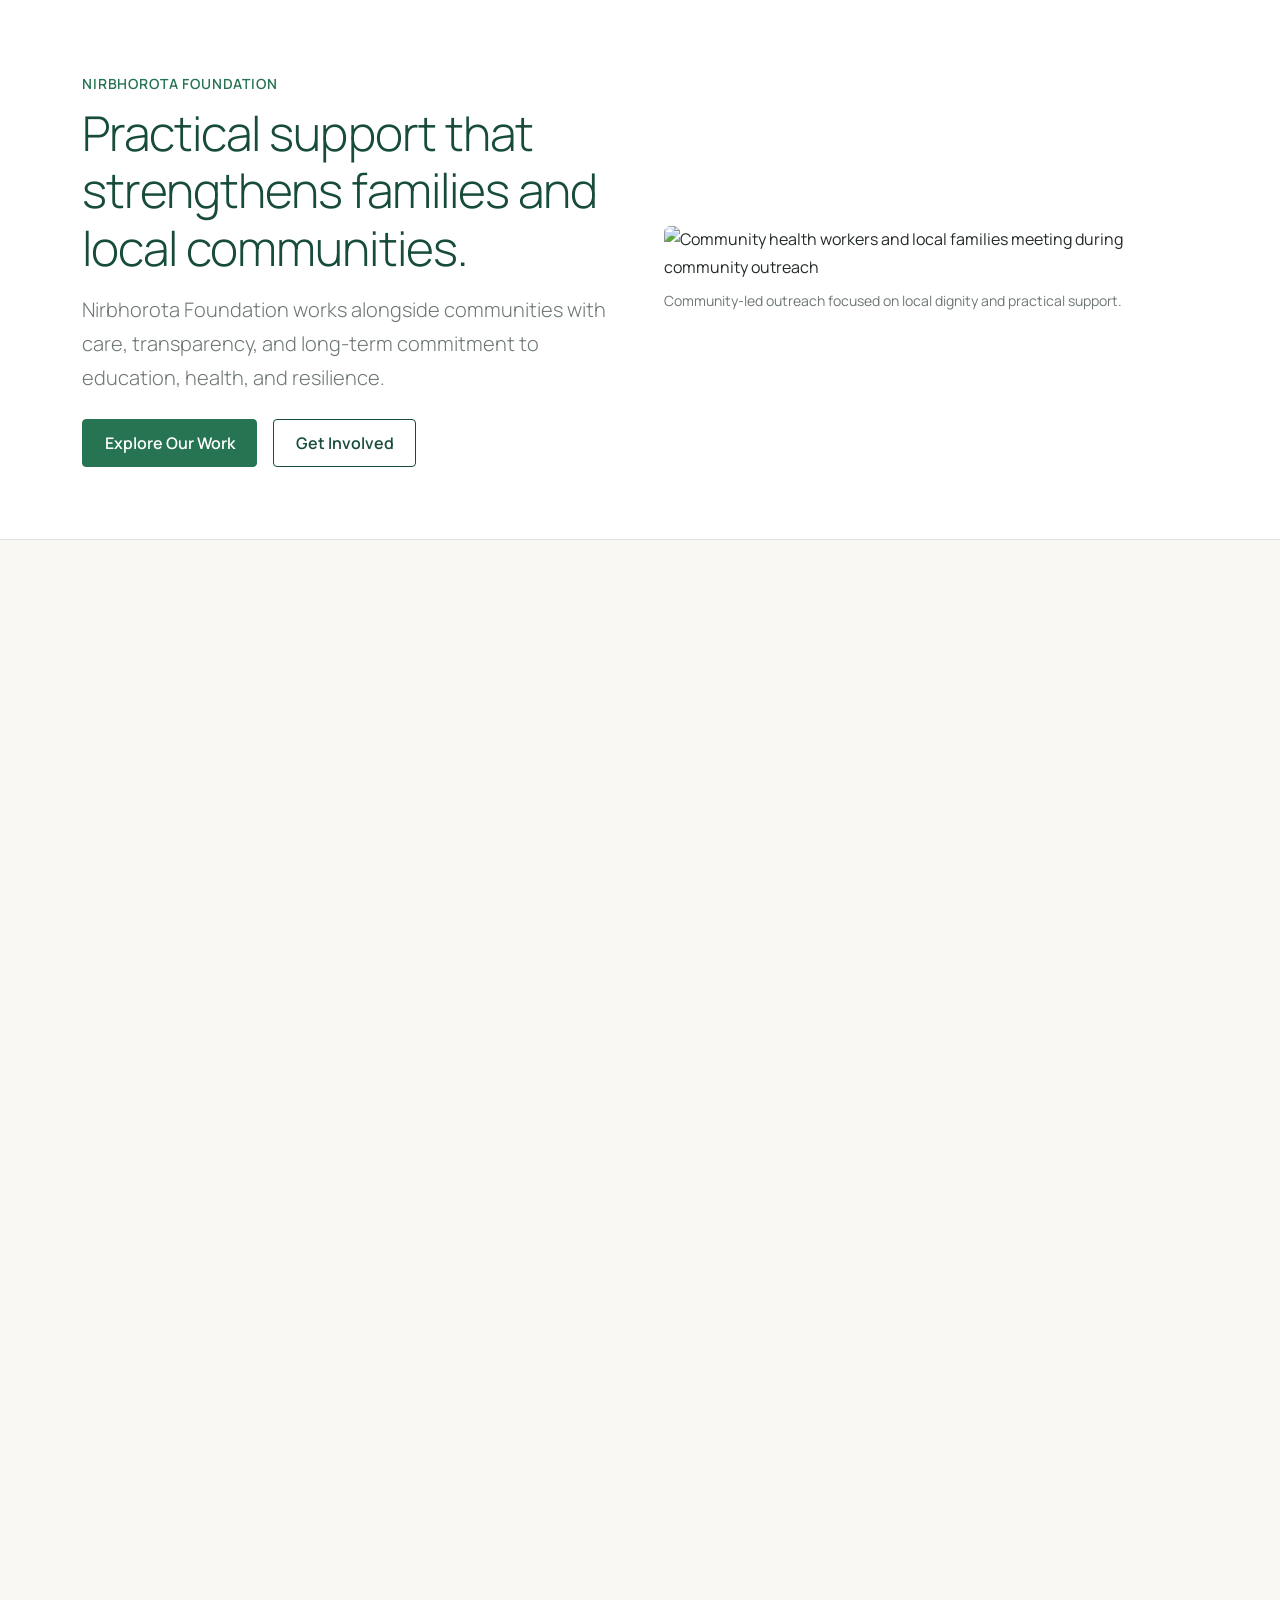
==== index.html @ a356e221 "Add files via upload" ====
<!DOCTYPE html>
<html lang="en">
<head>
  <meta charset="UTF-8" />
  <meta name="viewport" content="width=device-width, initial-scale=1.0" />
  <title>Nirbhorota Foundation — Community Support &amp; Social Welfare</title>
  <meta name="description" content="Nirbhorota Foundation works alongside families and local communities on education, health, and sustainable social welfare initiatives." />
  <meta property="og:title" content="Nirbhorota Foundation" />
  <meta property="og:description" content="Practical community support rooted in dignity, transparency, and local partnership." />
  <meta property="og:type" content="website" />
  <link rel="preconnect" href="https://fonts.googleapis.com" />
  <link rel="preconnect" href="https://fonts.gstatic.com" crossorigin />
  <link href="https://fonts.googleapis.com/css2?family=Manrope:wght@400;500;600;700;800&family=Noto+Sans+Bengali:wght@400;500;600;700&display=swap" rel="stylesheet" />
  <link href="https://cdn.jsdelivr.net/npm/bootstrap@5.3.3/dist/css/bootstrap.min.css" rel="stylesheet" />
  <link href="https://cdn.jsdelivr.net/npm/bootstrap-icons@1.11.3/font/bootstrap-icons.min.css" rel="stylesheet" />
  <link rel="stylesheet" href="assets/css/main.css" />
  <link rel="stylesheet" href="assets/css/responsive.css" />
</head>
<body>
  <div id="site-header-slot"></div>

  <main id="main-content">
    <section class="section-pad section-surface border-bottom">
      <div class="container">
        <div class="row align-items-center g-5">
          <div class="col-lg-6">
            <p class="text-uppercase fw-semibold small mb-2" style="color: var(--nf-green); letter-spacing: 0.06em;">
              Nirbhorota Foundation
            </p>
            <h1 class="display-5 display-hero mb-3" data-i18n="heroTitle">
              Practical support that strengthens families and local communities.
            </h1>
            <p class="lead mb-4" style="color: var(--nf-muted);" data-i18n="heroSubtitle">
              Nirbhorota Foundation works alongside communities with care, transparency, and long-term commitment to education, health, and resilience.
            </p>
            <div class="d-flex flex-wrap gap-3">
              <a href="projects.html" class="btn btn-nf-primary" data-i18n="ctaPrimary">Explore Our Work</a>
              <a href="get-involved.html" class="btn btn-nf-secondary" data-i18n="ctaSecondary">Get Involved</a>
            </div>
          </div>
          <div class="col-lg-6">
            <figure class="mb-0">
              <img
                src="https://ehospice.com/wp-content/uploads/2025/05/CHW5-scaled.jpg"
                alt="Community health workers and local families meeting during community outreach"
                class="img-fluid rounded w-100"
                style="max-height: 440px; object-fit: cover;"
                loading="eager"
              />
              <figcaption class="small mt-2" style="color: var(--nf-muted);">
                Community-led outreach focused on local dignity and practical support.
              </figcaption>
            </figure>
          </div>
        </div>
      </div>
    </section>

    <section class="section-pad section-sage reveal-on-scroll">
      <div class="container">
        <div class="row g-4">
          <div class="col-md-6">
            <div class="editorial-card p-4 h-100">
              <h2 class="h4 mb-3" data-i18n="missionTitle">Our Mission</h2>
              <p class="mb-0" data-i18n="missionBody">
                To stand beside underserved individuals and families with respectful, accountable community initiatives rooted in local need.
              </p>
            </div>
          </div>
          <div class="col-md-6">
            <div class="editorial-card p-4 h-100">
              <h2 class="h4 mb-3" data-i18n="visionTitle">Our Vision</h2>
              <p class="mb-0" data-i18n="visionBody">
                Resilient, self-reliant communities where every person has access to essential care, learning, and opportunity.
              </p>
            </div>
          </div>
        </div>

        <div class="placeholder-notice mt-4">
          <strong>Editorial &amp; Data Note:</strong> Impact metrics, live projects, stories, gallery items, videos, and donation instructions are populated from Firestore and managed in the Admin Dashboard. No placeholder statistics are displayed as verified figures.
        </div>
      </div>
    </section>

    <section class="section-pad section-surface reveal-on-scroll">
      <div class="container">
        <div class="d-flex flex-wrap justify-content-between align-items-end gap-3 mb-4">
          <div>
            <h2 class="h3 mb-1">Published Initiatives</h2>
            <p class="mb-0" style="color: var(--nf-muted);">Active and completed work published by the foundation.</p>
          </div>
          <a href="projects.html" class="btn btn-nf-secondary btn-sm">View All Projects</a>
        </div>
        <div id="home-projects-grid" class="row g-4">
          <div class="col-md-4"><div class="skeleton-block" style="height: 220px;"></div></div>
          <div class="col-md-4"><div class="skeleton-block" style="height: 220px;"></div></div>
          <div class="col-md-4"><div class="skeleton-block" style="height: 220px;"></div></div>
        </div>
      </div>
    </section>

    <section class="section-pad section-sage reveal-on-scroll">
      <div class="container">
        <div class="row g-4 align-items-center">
          <div class="col-lg-7">
            <h2 class="h3 mb-2">Volunteer or Contribute Directly</h2>
            <p class="mb-0" style="color: var(--nf-muted);">
              Whether offering time and local skills as a volunteer or reviewing verified support channels, every contribution is handled with care and accountability.
            </p>
          </div>
          <div class="col-lg-5 d-flex flex-wrap gap-2 justify-content-lg-end">
            <a href="volunteer.html" class="btn btn-nf-primary">Volunteer Registration</a>
            <a href="donate.html" class="btn btn-nf-secondary">Donation Details</a>
          </div>
        </div>
      </div>
    </section>
  </main>

  <div id="site-footer-slot"></div>

  <script src="https://cdn.jsdelivr.net/npm/bootstrap@5.3.3/dist/js/bootstrap.bundle.min.js"></script>
  <script type="module" src="assets/js/main.js"></script>
  <script type="module">
    import { fetchPublishedProjects } from "./assets/js/firebase-service.js";

    const grid = document.getElementById("home-projects-grid");
    fetchPublishedProjects({ pageSize: 3 }).then(({ items, unconfigured }) => {
      if (unconfigured || !items.length) {
        grid.innerHTML = `
          <div class="col-12">
            <div class="editorial-card p-4">
              <p class="mb-2 fw-semibold">No published projects yet.</p>
              <p class="small mb-0" style="color: var(--nf-muted);">
                Once connected to Firebase and published via <code>/admin/dashboard.html</code>, live projects will appear here automatically.
              </p>
            </div>
          </div>`;
        return;
      }

      grid.innerHTML = items
        .map(
          (proj) => `
          <div class="col-md-4">
            <article class="editorial-card h-100 p-4 d-flex flex-column">
              ${
                proj.coverImage
                  ? `<img src="${proj.coverImage}" alt="${proj.title}" class="img-fluid rounded mb-3" style="height: 180px; object-fit: cover;" loading="lazy" />`
                  : ""
              }
              <div class="small mb-1" style="color: var(--nf-green); font-weight: 600;">
                ${proj.category || "Initiative"} • ${proj.status || "Ongoing"}
              </div>
              <h3 class="h5 mb-2">${proj.title}</h3>
              <p class="small flex-grow-1" style="color: var(--nf-muted);">${proj.summary || ""}</p>
              <a href="project-details.html?slug=${encodeURIComponent(proj.slug || proj.id)}" class="btn btn-nf-secondary btn-sm mt-2 align-self-start">
                Read Details
              </a>
            </article>
          </div>`
        )
        .join("");
    });
  </script>
</body>
</html>
---- assets/css/main.css ----
:root {
  --nf-forest: #174B3A;
  --nf-forest-dark: #10372A;
  --nf-green: #267451;
  --nf-green-hover: #1E5D41;
  --nf-sage: #E6EFE8;
  --nf-cream: #FAF8F2;
  --nf-surface: #FFFFFF;
  --nf-charcoal: #242B27;
  --nf-muted: #6D7771;
  --nf-amber: #D9A441;
  --nf-border: #DCE4DE;
  --nf-danger: #9E2A2B;
  --nf-success: #1E6B47;

  --font-en: "Manrope", "Inter", system-ui, -apple-system, sans-serif;
  --font-bn: "Noto Sans Bengali", "Manrope", sans-serif;

  --radius-sm: 4px;
  --radius-md: 8px;
  --shadow-subtle: 0 2px 12px rgba(23, 75, 58, 0.06);
  --shadow-elevated: 0 12px 32px rgba(23, 75, 58, 0.12);
  --transition-base: 200ms ease;
}

html {
  scroll-behavior: smooth;
}

body {
  background-color: var(--nf-cream);
  color: var(--nf-charcoal);
  font-family: var(--font-en);
  font-size: 1rem;
  line-height: 1.7;
  margin: 0;
  overflow-x: hidden;
  -webkit-font-smoothing: antialiased;
}

body[lang="bn"],
:lang(bn) {
  font-family: var(--font-bn);
  line-height: 1.85;
}

h1, h2, h3, h4, .editorial-heading {
  color: var(--nf-forest);
  font-weight: 700;
  letter-spacing: -0.02em;
  line-height: 1.25;
}

:lang(bn) h1,
:lang(bn) h2,
:lang(bn) h3,
:lang(bn) h4 {
  letter-spacing: 0;
  line-height: 1.4;
}

a:focus-visible,
button:focus-visible,
input:focus-visible,
select:focus-visible,
textarea:focus-visible {
  outline: 2px solid var(--nf-amber);
  outline-offset: 2px;
}

.announcement-bar {
  background-color: var(--nf-forest-dark);
  color: var(--nf-cream);
  font-size: 0.875rem;
  padding: 0.55rem 0;
}

.site-header {
  background-color: var(--nf-surface);
  border-bottom: 1px solid var(--nf-border);
  position: sticky;
  top: 0;
  z-index: 1030;
}

.brand-mark {
  display: inline-flex;
  align-items: center;
  gap: 0.65rem;
  color: var(--nf-forest);
  font-weight: 700;
  font-size: 1.15rem;
  text-decoration: none;
}

.brand-mark-badge {
  width: 34px;
  height: 34px;
  border-radius: var(--radius-sm);
  background-color: var(--nf-forest);
  color: var(--nf-cream);
  display: inline-flex;
  align-items: center;
  justify-content: center;
  font-weight: 800;
  font-size: 1rem;
}

.nav-link {
  color: var(--nf-charcoal);
  font-weight: 500;
  padding: 0.5rem 0.75rem !important;
  transition: color var(--transition-base);
}

.nav-link:hover,
.nav-link.active {
  color: var(--nf-green);
}

.btn-nf-primary {
  background-color: var(--nf-green);
  border: 1px solid var(--nf-green);
  color: var(--nf-surface);
  border-radius: var(--radius-sm);
  padding: 0.7rem 1.35rem;
  font-weight: 600;
  transition: background-color var(--transition-base), border-color var(--transition-base);
}

.btn-nf-primary:hover {
  background-color: var(--nf-green-hover);
  border-color: var(--nf-green-hover);
  color: var(--nf-surface);
}

.btn-nf-secondary {
  background-color: transparent;
  border: 1px solid var(--nf-forest);
  color: var(--nf-forest);
  border-radius: var(--radius-sm);
  padding: 0.7rem 1.35rem;
  font-weight: 600;
  transition: background-color var(--transition-base), color var(--transition-base);
}

.btn-nf-secondary:hover {
  background-color: var(--nf-sage);
  color: var(--nf-forest-dark);
}

.btn-nf-accent {
  background-color: var(--nf-amber);
  border: 1px solid var(--nf-amber);
  color: var(--nf-charcoal);
  border-radius: var(--radius-sm);
  padding: 0.65rem 1.25rem;
  font-weight: 700;
}

.section-pad {
  padding: 4.5rem 0;
}

.section-sage {
  background-color: var(--nf-sage);
}

.section-surface {
  background-color: var(--nf-surface);
}

.editorial-card {
  background-color: var(--nf-surface);
  border: 1px solid var(--nf-border);
  border-radius: var(--radius-md);
  box-shadow: var(--shadow-subtle);
  transition: transform var(--transition-base), box-shadow var(--transition-base);
}

.editorial-card:hover {
  transform: translateY(-2px);
  box-shadow: var(--shadow-elevated);
}

.placeholder-notice {
  background-color: #FDF8EB;
  border-left: 3px solid var(--nf-amber);
  color: var(--nf-charcoal);
  padding: 0.75rem 1rem;
  border-radius: var(--radius-sm);
  font-size: 0.9rem;
}

.skeleton-block {
  background: linear-gradient(90deg, #e8efe9 25%, #f4f8f5 50%, #e8efe9 75%);
  background-size: 200% 100%;
  animation: nfShimmer 1.4s infinite;
  border-radius: var(--radius-sm);
}

@keyframes nfShimmer {
  0% { background-position: 200% 0; }
  100% { background-position: -200% 0; }
}

.reveal-on-scroll {
  opacity: 0;
  transform: translateY(14px);
  transition: opacity 420ms ease, transform 420ms ease;
}

.reveal-on-scroll.is-visible {
  opacity: 1;
  transform: translateY(0);
}

.site-footer {
  background-color: var(--nf-forest-dark);
  color: var(--nf-cream);
  padding: 3.5rem 0 2rem;
}

.site-footer a {
  color: #D7E5DC;
  text-decoration: none;
}

.site-footer a:hover {
  color: var(--nf-amber);
  text-decoration: underline;
}

.nf-toast-stack {
  position: fixed;
  bottom: 1.25rem;
  right: 1.25rem;
  z-index: 1080;
  display: flex;
  flex-direction: column;
  gap: 0.6rem;
  max-width: 360px;
}

.nf-toast {
  background-color: var(--nf-forest-dark);
  color: var(--nf-surface);
  border-left: 4px solid var(--nf-amber);
  padding: 0.85rem 1rem;
  border-radius: var(--radius-sm);
  box-shadow: var(--shadow-elevated);
  font-size: 0.92rem;
}

@media (prefers-reduced-motion: reduce) {
  html { scroll-behavior: auto; }
  .reveal-on-scroll { opacity: 1; transform: none; transition: none; }
  .skeleton-block { animation: none; }
  .editorial-card, .btn-nf-primary, .btn-nf-secondary { transition: none; }
}
---- assets/css/responsive.css ----
@media (max-width: 991.98px) {
  .section-pad {
    padding: 3.25rem 0;
  }

  .display-hero {
    font-size: 2rem;
  }
}

@media (max-width: 575.98px) {
  body {
    font-size: 0.96rem;
  }

  .section-pad {
    padding: 2.5rem 0;
  }

  .btn,
  .btn-nf-primary,
  .btn-nf-secondary,
  .btn-nf-accent {
    min-height: 44px;
    display: inline-flex;
    align-items: center;
    justify-content: center;
  }

  .nf-toast-stack {
    left: 0.75rem;
    right: 0.75rem;
    bottom: 0.75rem;
    max-width: none;
  }
}
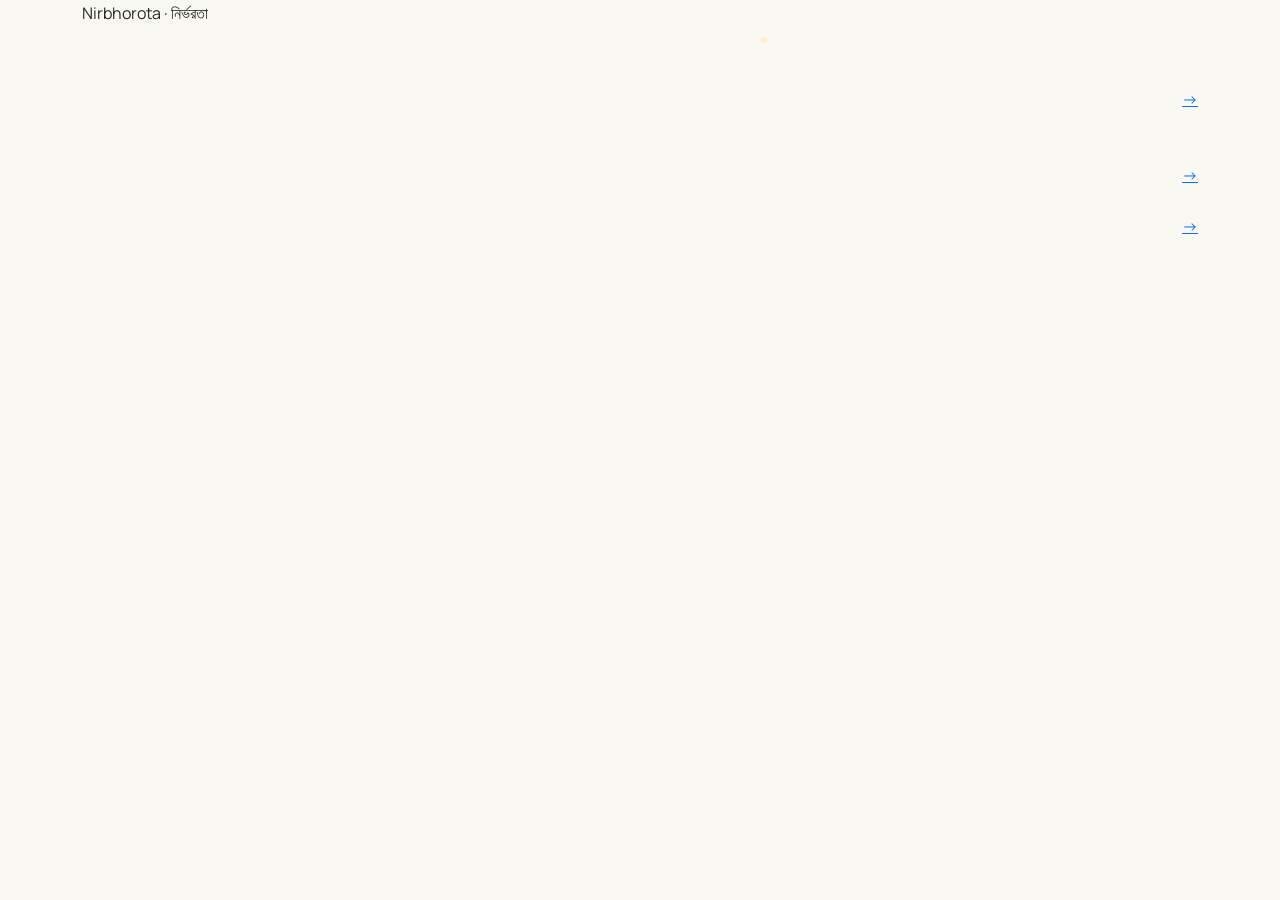
==== commit a54ee10b: "Add files via upload" ====
--- a/index.html
+++ b/index.html
@@ -1,168 +1,34 @@
-<!DOCTYPE html>
-<html lang="en">
-<head>
-  <meta charset="UTF-8" />
-  <meta name="viewport" content="width=device-width, initial-scale=1.0" />
-  <title>Nirbhorota Foundation — Community Support &amp; Social Welfare</title>
-  <meta name="description" content="Nirbhorota Foundation works alongside families and local communities on education, health, and sustainable social welfare initiatives." />
-  <meta property="og:title" content="Nirbhorota Foundation" />
-  <meta property="og:description" content="Practical community support rooted in dignity, transparency, and local partnership." />
-  <meta property="og:type" content="website" />
-  <link rel="preconnect" href="https://fonts.googleapis.com" />
-  <link rel="preconnect" href="https://fonts.gstatic.com" crossorigin />
-  <link href="https://fonts.googleapis.com/css2?family=Manrope:wght@400;500;600;700;800&family=Noto+Sans+Bengali:wght@400;500;600;700&display=swap" rel="stylesheet" />
-  <link href="https://cdn.jsdelivr.net/npm/bootstrap@5.3.3/dist/css/bootstrap.min.css" rel="stylesheet" />
-  <link href="https://cdn.jsdelivr.net/npm/bootstrap-icons@1.11.3/font/bootstrap-icons.min.css" rel="stylesheet" />
-  <link rel="stylesheet" href="assets/css/main.css" />
-  <link rel="stylesheet" href="assets/css/responsive.css" />
-</head>
-<body>
-  <div id="site-header-slot"></div>
-
-  <main id="main-content">
-    <section class="section-pad section-surface border-bottom">
-      <div class="container">
-        <div class="row align-items-center g-5">
-          <div class="col-lg-6">
-            <p class="text-uppercase fw-semibold small mb-2" style="color: var(--nf-green); letter-spacing: 0.06em;">
-              Nirbhorota Foundation
-            </p>
-            <h1 class="display-5 display-hero mb-3" data-i18n="heroTitle">
-              Practical support that strengthens families and local communities.
-            </h1>
-            <p class="lead mb-4" style="color: var(--nf-muted);" data-i18n="heroSubtitle">
-              Nirbhorota Foundation works alongside communities with care, transparency, and long-term commitment to education, health, and resilience.
-            </p>
-            <div class="d-flex flex-wrap gap-3">
-              <a href="projects.html" class="btn btn-nf-primary" data-i18n="ctaPrimary">Explore Our Work</a>
-              <a href="get-involved.html" class="btn btn-nf-secondary" data-i18n="ctaSecondary">Get Involved</a>
-            </div>
-          </div>
-          <div class="col-lg-6">
-            <figure class="mb-0">
-              <img
-                src="https://ehospice.com/wp-content/uploads/2025/05/CHW5-scaled.jpg"
-                alt="Community health workers and local families meeting during community outreach"
-                class="img-fluid rounded w-100"
-                style="max-height: 440px; object-fit: cover;"
-                loading="eager"
-              />
-              <figcaption class="small mt-2" style="color: var(--nf-muted);">
-                Community-led outreach focused on local dignity and practical support.
-              </figcaption>
-            </figure>
-          </div>
-        </div>
-      </div>
-    </section>
-
-    <section class="section-pad section-sage reveal-on-scroll">
-      <div class="container">
-        <div class="row g-4">
-          <div class="col-md-6">
-            <div class="editorial-card p-4 h-100">
-              <h2 class="h4 mb-3" data-i18n="missionTitle">Our Mission</h2>
-              <p class="mb-0" data-i18n="missionBody">
-                To stand beside underserved individuals and families with respectful, accountable community initiatives rooted in local need.
-              </p>
-            </div>
-          </div>
-          <div class="col-md-6">
-            <div class="editorial-card p-4 h-100">
-              <h2 class="h4 mb-3" data-i18n="visionTitle">Our Vision</h2>
-              <p class="mb-0" data-i18n="visionBody">
-                Resilient, self-reliant communities where every person has access to essential care, learning, and opportunity.
-              </p>
-            </div>
-          </div>
-        </div>
-
-        <div class="placeholder-notice mt-4">
-          <strong>Editorial &amp; Data Note:</strong> Impact metrics, live projects, stories, gallery items, videos, and donation instructions are populated from Firestore and managed in the Admin Dashboard. No placeholder statistics are displayed as verified figures.
-        </div>
-      </div>
-    </section>
-
-    <section class="section-pad section-surface reveal-on-scroll">
-      <div class="container">
-        <div class="d-flex flex-wrap justify-content-between align-items-end gap-3 mb-4">
-          <div>
-            <h2 class="h3 mb-1">Published Initiatives</h2>
-            <p class="mb-0" style="color: var(--nf-muted);">Active and completed work published by the foundation.</p>
-          </div>
-          <a href="projects.html" class="btn btn-nf-secondary btn-sm">View All Projects</a>
-        </div>
-        <div id="home-projects-grid" class="row g-4">
-          <div class="col-md-4"><div class="skeleton-block" style="height: 220px;"></div></div>
-          <div class="col-md-4"><div class="skeleton-block" style="height: 220px;"></div></div>
-          <div class="col-md-4"><div class="skeleton-block" style="height: 220px;"></div></div>
-        </div>
-      </div>
-    </section>
-
-    <section class="section-pad section-sage reveal-on-scroll">
-      <div class="container">
-        <div class="row g-4 align-items-center">
-          <div class="col-lg-7">
-            <h2 class="h3 mb-2">Volunteer or Contribute Directly</h2>
-            <p class="mb-0" style="color: var(--nf-muted);">
-              Whether offering time and local skills as a volunteer or reviewing verified support channels, every contribution is handled with care and accountability.
-            </p>
-          </div>
-          <div class="col-lg-5 d-flex flex-wrap gap-2 justify-content-lg-end">
-            <a href="volunteer.html" class="btn btn-nf-primary">Volunteer Registration</a>
-            <a href="donate.html" class="btn btn-nf-secondary">Donation Details</a>
-          </div>
-        </div>
-      </div>
-    </section>
-  </main>
-
-  <div id="site-footer-slot"></div>
-
-  <script src="https://cdn.jsdelivr.net/npm/bootstrap@5.3.3/dist/js/bootstrap.bundle.min.js"></script>
-  <script type="module" src="assets/js/main.js"></script>
-  <script type="module">
-    import { fetchPublishedProjects } from "./assets/js/firebase-service.js";
-
-    const grid = document.getElementById("home-projects-grid");
-    fetchPublishedProjects({ pageSize: 3 }).then(({ items, unconfigured }) => {
-      if (unconfigured || !items.length) {
-        grid.innerHTML = `
-          <div class="col-12">
-            <div class="editorial-card p-4">
-              <p class="mb-2 fw-semibold">No published projects yet.</p>
-              <p class="small mb-0" style="color: var(--nf-muted);">
-                Once connected to Firebase and published via <code>/admin/dashboard.html</code>, live projects will appear here automatically.
-              </p>
-            </div>
-          </div>`;
-        return;
-      }
-
-      grid.innerHTML = items
-        .map(
-          (proj) => `
-          <div class="col-md-4">
-            <article class="editorial-card h-100 p-4 d-flex flex-column">
-              ${
-                proj.coverImage
-                  ? `<img src="${proj.coverImage}" alt="${proj.title}" class="img-fluid rounded mb-3" style="height: 180px; object-fit: cover;" loading="lazy" />`
-                  : ""
-              }
-              <div class="small mb-1" style="color: var(--nf-green); font-weight: 600;">
-                ${proj.category || "Initiative"} • ${proj.status || "Ongoing"}
-              </div>
-              <h3 class="h5 mb-2">${proj.title}</h3>
-              <p class="small flex-grow-1" style="color: var(--nf-muted);">${proj.summary || ""}</p>
-              <a href="project-details.html?slug=${encodeURIComponent(proj.slug || proj.id)}" class="btn btn-nf-secondary btn-sm mt-2 align-self-start">
-                Read Details
-              </a>
-            </article>
-          </div>`
-        )
-        .join("");
-    });
-  </script>
-</body>
-</html>
+<!DOCTYPE html><html lang="en"><head><meta charset="utf-8"><meta name="viewport" content="width=device-width,initial-scale=1">
+<title>Nirbhorota Foundation</title><meta name="description" content="Nirbhorota Foundation - humanitarian and community support."><meta property="og:title" content="Nirbhorota Foundation"><meta property="og:type" content="website">
+<link rel="icon" href="assets/images/logo.svg"><link rel="preconnect" href="https://fonts.googleapis.com">
+<link href="https://fonts.googleapis.com/css2?family=Manrope:wght@400;600;800&family=Noto+Sans+Bengali:wght@400;600;800&display=swap" rel="stylesheet">
+<link href="https://cdn.jsdelivr.net/npm/bootstrap@5.3.3/dist/css/bootstrap.min.css" rel="stylesheet">
+<link href="https://cdn.jsdelivr.net/npm/bootstrap-icons@1.11.3/font/bootstrap-icons.css" rel="stylesheet">
+<link href="assets/css/main.css" rel="stylesheet"></head><body>
+<header id="hdr"></header>
+<main>
+<section class="hero"><div class="container"><div class="row align-items-center g-5"><div class="col-lg-7"><span class="kicker">Nirbhorota · নির্ভরতা</span>
+<h1 id="ht"></h1><p class="my-4" id="hs"></p><a class="btn btn-main me-2 mb-2" href="projects.html" data-i="cta1"></a><a class="btn btn-line mb-2" href="volunteer.html" data-i="cta2"></a></div>
+<div class="col-lg-5"><div class="hero-art" id="art"><img class="mark" src="assets/images/logo.svg" alt=""></div></div></div></div></section>
+<section class="sec alt reveal"><div class="container"><span class="kicker" data-i="mission_h"></span><h2 class="col-lg-8" id="ms"></h2></div></section>
+<section class="sec reveal"><div class="container"><div class="d-flex justify-content-between align-items-end mb-4"><div><span class="kicker" data-i="nav_projects"></span><h2 data-i="feat"></h2></div><a href="projects.html">→</a></div><div id="fp" class="grid"></div></div></section>
+<section class="sec alt reveal" id="donate"><div class="container"><span class="kicker" data-i="nav_donate"></span><h2 data-i="don_h"></h2><p class="text-muted mt-2" data-i="pay_note"></p><div class="row g-3 mt-1" id="pay"></div><div class="prose mt-4" id="dn"></div></div></section>
+<section class="sec reveal"><div class="container"><div class="d-flex justify-content-between align-items-end mb-4"><div><span class="kicker" data-i="nav_stories"></span><h2 data-i="news"></h2></div><a href="stories.html">→</a></div><div id="ls" class="grid"></div></div></section>
+<section class="sec reveal"><div class="container"><div class="d-flex justify-content-between align-items-end mb-4"><div><span class="kicker" data-i="nav_gallery"></span><h2 data-i="gal_h"></h2></div><a href="gallery.html">→</a></div><div id="gp"></div></div></section>
+<section class="sec stats" id="stats" hidden><div class="container"><div class="row g-4 text-center" id="sg"></div></div></section>
+<section class="sec alt reveal"><div class="container text-center"><h2 data-i="vol_h"></h2><p class="text-muted" data-i="vol_d"></p><a class="btn btn-main" href="volunteer.html" data-i="cta2"></a></div></section></main>
+<footer id="ftr"></footer>
+<script type="module">import {init,fetchPub,card,t,esc,L} from "./assets/js/site.js";
+const s=await init(),$=i=>document.getElementById(i);
+$("ht").textContent=L(s,"heroTitle")||t("hero_t");$("hs").textContent=L(s,"heroSubtitle")||t("hero_s");
+if(/^https?:/.test(s.heroImage||""))$("art").innerHTML='<img src="'+esc(s.heroImage)+'" alt="">';
+$("ms").textContent=L(s,"mission")||t("mission_d");$("dn").textContent=L(s,"donation")||"";
+for(const [c,id] of [["projects","fp"],["stories","ls"]]){try{const r=(await fetchPub(c)).slice(0,3);$(id).innerHTML=r.length?r.map(p=>card(p,c)).join(""):'<p class="empty">'+t("none")+'</p>'}catch(e){$(id).innerHTML='<p class="empty">'+t("err")+'</p>'}}
+const pc=(h,n,sub)=>'<div class="col-md-4"><div class="pay"><small>'+esc(h)+'</small><strong>'+esc(n)+'</strong>'+(sub?'<span>'+esc(sub)+'</span>':'')+'<button class="btn btn-sm btn-line cp mt-1" data-n="'+esc(n)+'">'+t("copy")+'</button></div></div>';
+$("pay").innerHTML=(s.bkash?pc(t("bkash"),s.bkash,"Personal / Merchant"):"")+(s.nagad?pc(t("nagad"),s.nagad,"Personal"):"")+(s.bankAccount?pc(t("bank"),s.bankAccount,[s.bankName,s.bankHolder].filter(Boolean).join(" · ")):"");
+$("pay").onclick=e=>{const b=e.target.closest(".cp");if(!b)return;navigator.clipboard.writeText(b.dataset.n).then(()=>{b.textContent=t("copied");setTimeout(()=>b.textContent=t("copy"),1500)})};
+const sv=[["statFamilies","st_f"],["statProjects","st_p"],["statVolunteers","st_v"],["statDistricts","st_d"]].filter(([k])=>+s[k]>0);
+if(sv.length){$("stats").hidden=false;$("sg").innerHTML=sv.map(([k,l])=>'<div class="col-6 col-md-3"><div class="num">'+esc(s[k])+'+</div><div>'+t(l)+'</div></div>').join("")}
+try{const g=(await fetchPub("gallery")).slice(0,4);$("gp").innerHTML=g.length?g.map(x=>'<a href="gallery.html"><img class="gi-s" loading="lazy" src="'+esc(x.image)+'" alt="'+esc(L(x,"caption"))+'"></a>').join(""):'<p class="empty">'+t("none")+'</p>'}catch(e){}
+</script><script src="https://cdn.jsdelivr.net/npm/bootstrap@5.3.3/dist/js/bootstrap.bundle.min.js"></script>
+</body></html>
